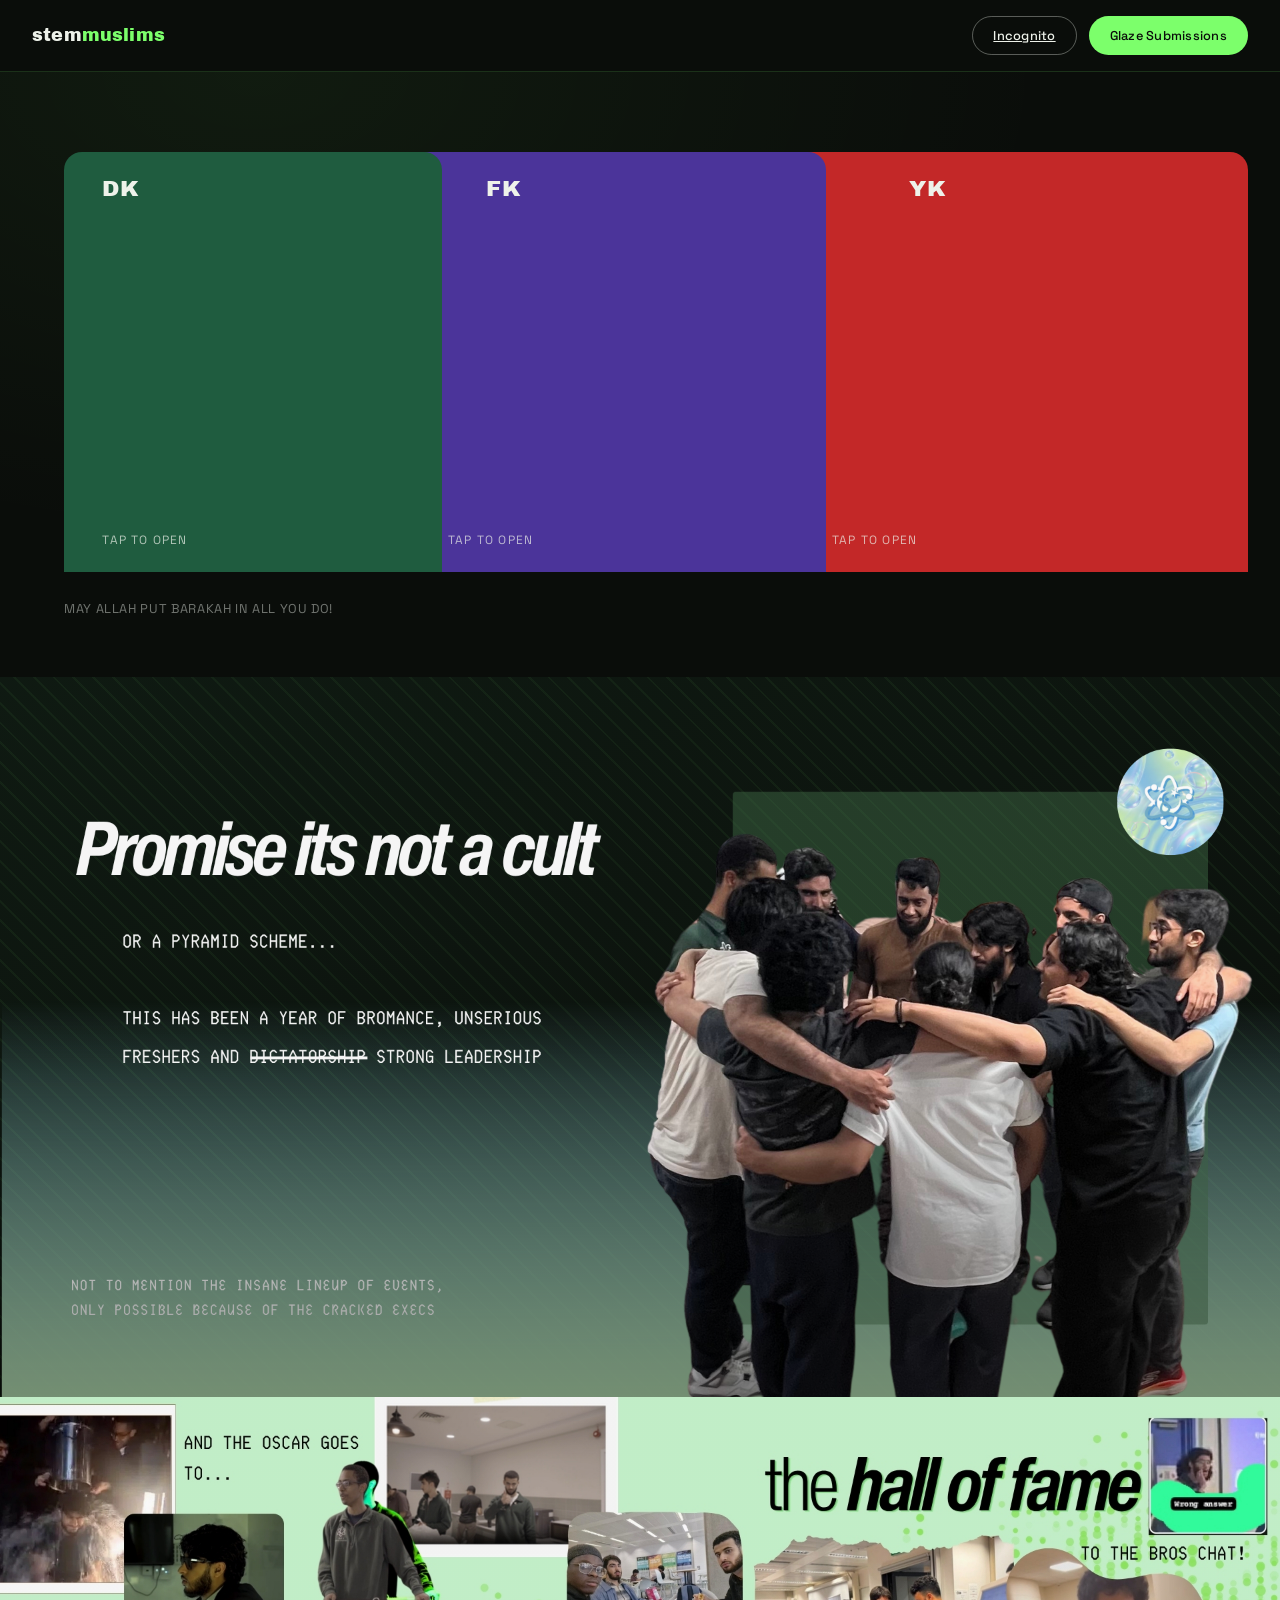
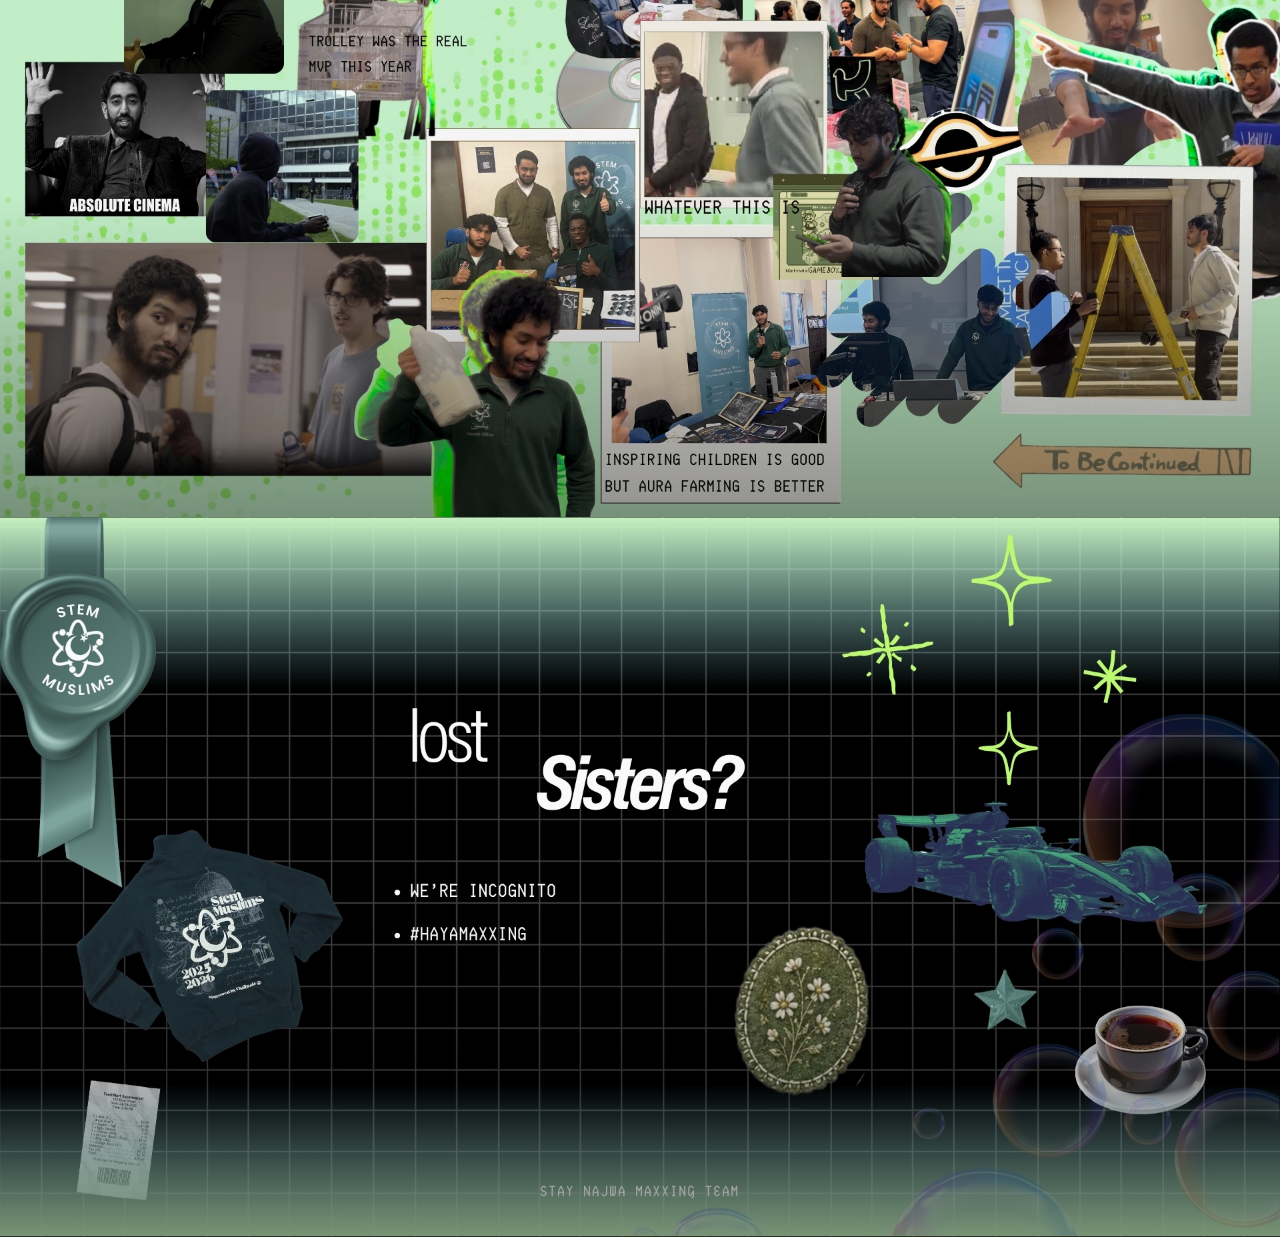
==== index.html @ b3f4a1d9 "Change tab links to point to dawud.html, faris.html, and yasin.html Updated tab links to point to sp" ====
<!DOCTYPE html>
<html lang="en">
<head>
<meta charset="UTF-8">
<meta name="viewport" content="width=device-width, initial-scale=1.0">
<title>STEM Muslims</title>
<link rel="stylesheet" href="style.css">
</head>
<body>

  <header class="banner">
    <div class="logo">stem<span>muslims</span></div>
    <div class="banner-buttons">
      <a href="incognito.html" class="chip-btn ghost">Incognito</a>
      <button class="chip-btn primary">Glaze Submissions</button>
    </div>
  </header>

  <section class="hero">
    <div class="folder-stack">
      <a class="tab tab-dk" href="dawud.html">
        <span class="tab-label">DK</span>
        <span class="tab-caption">tap to open</span>
      </a>
      <a class="tab tab-fk" href="faris.html">
        <span class="tab-label">FK</span>
        <span class="tab-caption">tap to open</span>
      </a>
      <a class="tab tab-yk" href="yasin.html">
        <span class="tab-label">YK</span>
        <span class="tab-caption">tap to open</span>
      </a>
    </div>
    <div class="hero-note"> May Allah put barakah in all you do! </div>
  </section>


    <section class="section">
      <img src="images/section-1.png" alt="">
    </section>

    <section class="section">
      <img src="images/hall-of-fame.jpg" alt="">
    </section>

    <section class="section">
      <img src="images/lost-sisters.jpg" alt="">
    </section>
  </div>

</body>
</html>
---- style.css ----
@import url('https://fonts.googleapis.com/css2?family=Archivo+Black&family=Space+Grotesk:wght@400;500;600&display=swap');

:root{
  --black:#0a0d0a;
  --deep:#0f1a12;
  --green-1:#1f5c3f;   /* DK */
  --green-2:#4b349a;   /* FK */
  --green-3:#c32828;   /* YK */
  --neon:#7CFF6B;
  --bone:#eef2ea;
  --purple-1:#a25da3; /*MQ*/
  --purple-2:#4e2171; /*SI*/
  --purple:#704471;
}

*{margin:0;padding:0;box-sizing:border-box;}

html,body{
  background:var(--black);
  font-family:'Space Grotesk',sans-serif;
  color:var(--bone);
}

/* ---------- BANNER ---------- */
.banner{
  position:sticky;
  top:0;
  z-index:80;
  height:72px;
  display:flex;
  align-items:center;
  justify-content:space-between;
  padding:0 32px;
  background:var(--black);
  border-bottom:1px solid rgba(124,255,107,0.15);
}

.banner .logo{
  font-family:'Archivo Black',sans-serif;
  font-size:1.1rem;
  letter-spacing:0.01em;
  color:var(--bone);
}
.banner .logo span{ color:var(--neon); }

.banner-buttons{ display:flex; gap:12px; }

.chip-btn{
  font-family:'Space Grotesk',sans-serif;
  font-size:0.8rem;
  font-weight:500;
  letter-spacing:0.02em;
  padding:10px 20px;
  border-radius:999px;
  border:1px solid transparent;
  cursor:pointer;
  transition:all 0.2s ease;
}
.chip-btn.primary{ background:var(--neon); color:var(--black); }
.chip-btn.sister{background:var(--purple); color:var(--black);}
.chip-btn.primary:hover{ background:var(--bone); }
.chip-btn.ghost{ background:transparent; color:var(--bone); border-color:rgba(238,242,234,0.35); }
.chip-btn.ghost:hover{ border-color:var(--neon); color:var(--neon); }

/* ---------- HERO: FOLDER TABS ---------- */
.hero{
  position:relative;
  padding:80px 5vw 60px;
  background:
    radial-gradient(ellipse at 20% 0%, rgba(124,255,107,0.06), transparent 55%),
    var(--black);
  overflow:hidden;
}

.folder-stack{
  position:relative;
  height:38vw;
  max-height:420px;
  min-height:260px;
  width:100%;
  display:flex;
}

.tab{
  position:relative;
  flex:1;
  display:flex;
  align-items:flex-start;
  justify-content:flex-start;
  padding:24px 3vw;
  cursor:pointer;
  text-decoration:none;
  color:var(--bone);
  transition:transform 0.25s ease, filter 0.25s ease;
  border-top-left-radius:18px;
  border-top-right-radius:18px;
  font-family:'Archivo Black',sans-serif;
  font-size:clamp(1rem, 2vw, 1.4rem);
  letter-spacing:0.04em;
}

.tab:hover{ transform:translateY(-10px); filter:brightness(1.15); }

.tab-dk{ background:var(--green-1); z-index:3; margin-right:-2.5vw; }
.tab-fk{ background:var(--green-2); z-index:2; margin-right:-2.5vw; padding-left:6vw; }
.tab-yk{ background:var(--green-3); z-index:1; margin-right:-2.5vw; padding-left:9vw; }
.tab-mq{ background:var(--purple-1); z-index:2; margin-right:-2.5vw; }
.tab-sq{ background:var(--purple-2); z-index:1; padding-left:6vw; }

.tab-label{
  position:relative;
  z-index:5;
}

.tab-caption{
  position:absolute;
  bottom:24px;
  left:3vw;
  font-family:'Space Grotesk',sans-serif;
  font-weight:400;
  font-size:0.75rem;
  letter-spacing:0.1em;
  text-transform:uppercase;
  opacity:0.7;
}

.hero-note{
  margin-top:28px;
  font-size:0.8rem;
  letter-spacing:0.05em;
  text-transform:uppercase;
  color:rgba(238,242,234,0.45);
}

/* ---------- IMAGE SECTIONS ---------- */
.sections-row{
  display:flex;
  flex-direction:column;
  width:100%;
}

.section{
  position:relative;
  width:100%;
  display:block;
  line-height:0;

  /* fallback pattern shows through while an image is missing/broken */
  background-image:
    repeating-linear-gradient(45deg, rgba(124,255,107,0.05) 0 2px, transparent 2px 14px),
    linear-gradient(160deg, var(--deep), var(--black));
}

.who-is-it-btn{
  font-family:'Space Grotesk',sans-serif;
  color:white;
  position:absolute;
  top:150px;
  right:150px;
  z-index:3;
}

.someones-here{
  color:white;
  font-family:'Space Grotesk',sans-serif;
  position:absolute;
  top:150px;
  right:150px;
  z-index:3;
  text-transform:uppercase;
}

.section:first-child{ border-top:none; }

.section img{
  display:block;
  width:100%;
  height:auto;   /* section flexes to match each image's natural aspect ratio */
}

.section::after{
  content:"";
  position:absolute;
  inset:0;
  background:linear-gradient(to top, rgba(0,0,0,0.4) 0%, rgba(0,0,0,0.02) 45%);
  pointer-events:none;
}

/* ---------- SECTION 01: text + photo ---------- */
.section-01{
  display:grid;
  grid-template-columns:1fr 1fr;
  align-items:center;
  gap:4vw;
  padding:64px 5vw;
  background:linear-gradient(160deg, var(--black) 0%, var(--black) 40%, #2b4a34 78%, #a9c9ab 100%);
  min-height:520px;
}

.section-01::after{ display:none; }

.section-copy{
  display:flex;
  flex-direction:column;
  gap:22px;
  justify-content:center;
  height:100%;
}

.section-heading{
  font-family:'Archivo Black',sans-serif;
  font-style:italic;
  font-size:clamp(1.8rem, 4vw, 3rem);
  line-height:1.05;
  max-width:520px;
}

.section-sub{
  font-family:'Space Grotesk',monospace;
  font-size:0.75rem;
  letter-spacing:0.08em;
  text-transform:uppercase;
  color:var(--bone);
  opacity:0.8;
}

.section-body{
  font-family:'Space Grotesk',monospace;
  font-size:0.78rem;
  letter-spacing:0.04em;
  text-transform:uppercase;
  line-height:1.7;
  max-width:420px;
  color:var(--bone);
}

.section-body .strike{
  text-decoration:line-through;
  opacity:0.55;
}

.section-footnote{
  margin-top:auto;
  padding-top:32px;
  font-family:'Space Grotesk',monospace;
  font-size:0.68rem;
  letter-spacing:0.06em;
  text-transform:uppercase;
  color:rgba(238,242,234,0.6);
  line-height:1.6;
}

.section-photo{
  position:relative;
}

.section-photo::before{
  content:"";
  position:absolute;
  top:-6%;
  right:-6%;
  width:88%;
  height:100%;
  background:rgba(76,120,90,0.55);
  z-index:0;
}

.section-photo img{
  position:relative;
  z-index:1;
  width:92%;
  margin-left:8%;
}

.badge{
  position:absolute;
  top:-8%;
  right:-2%;
  width:76px;
  height:76px;
  border-radius:50%;
  overflow:hidden;
  z-index:2;
  box-shadow:0 0 0 4px var(--black);
}

.badge img{
  width:100%;
  height:100%;
  object-fit:cover;
}

@media (max-width:900px){
  .section-01{
    grid-template-columns:1fr;
    padding:48px 6vw;
  }
  .section-photo{ order:-1; margin-bottom:32px; }
}

@media (max-width:640px){
  .banner{padding:0 16px;}
  .chip-btn{padding:8px 14px;font-size:0.72rem;}
  .hero{padding:48px 5vw 40px;}
  .folder-stack{flex-direction:column; height:auto;}
  .tab{
    border-radius:14px;
    margin:0 0 12px 0 !important;
    padding:20px 20px !important;
    min-height:90px;
  }
}
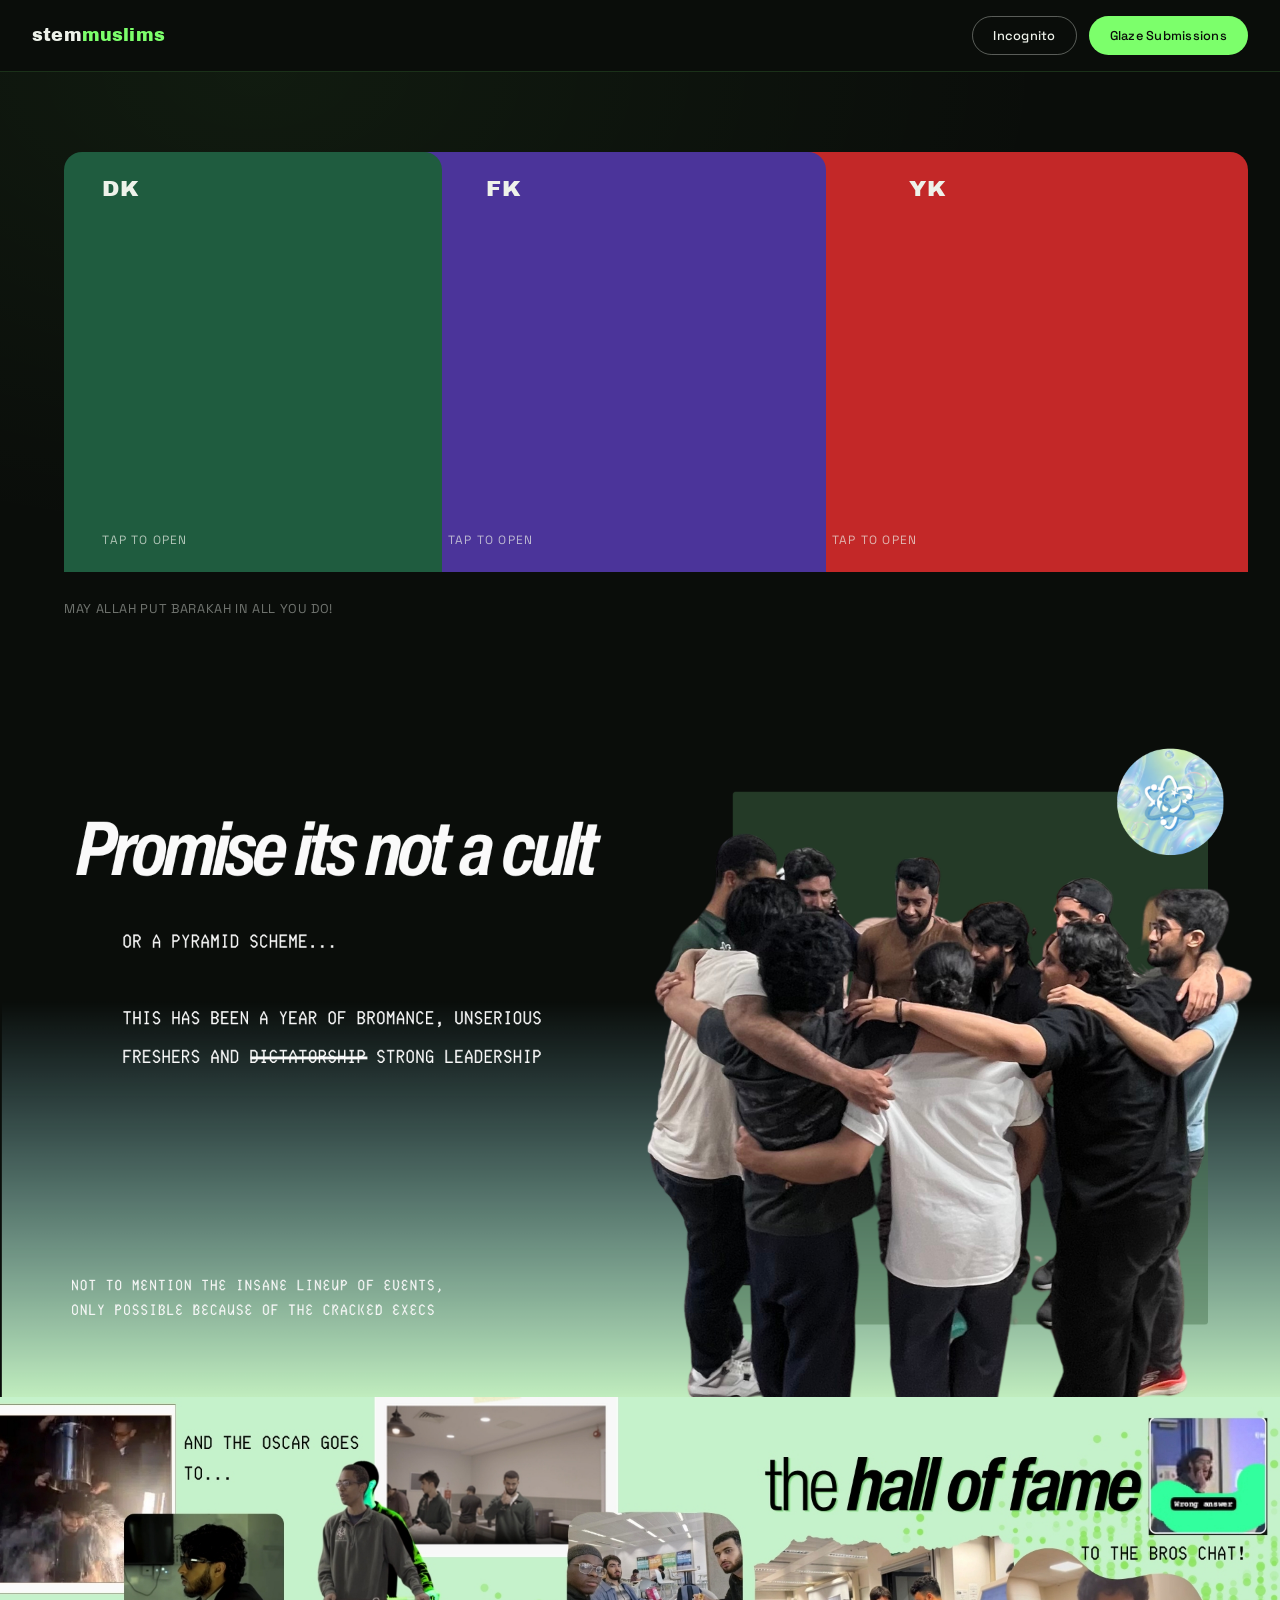
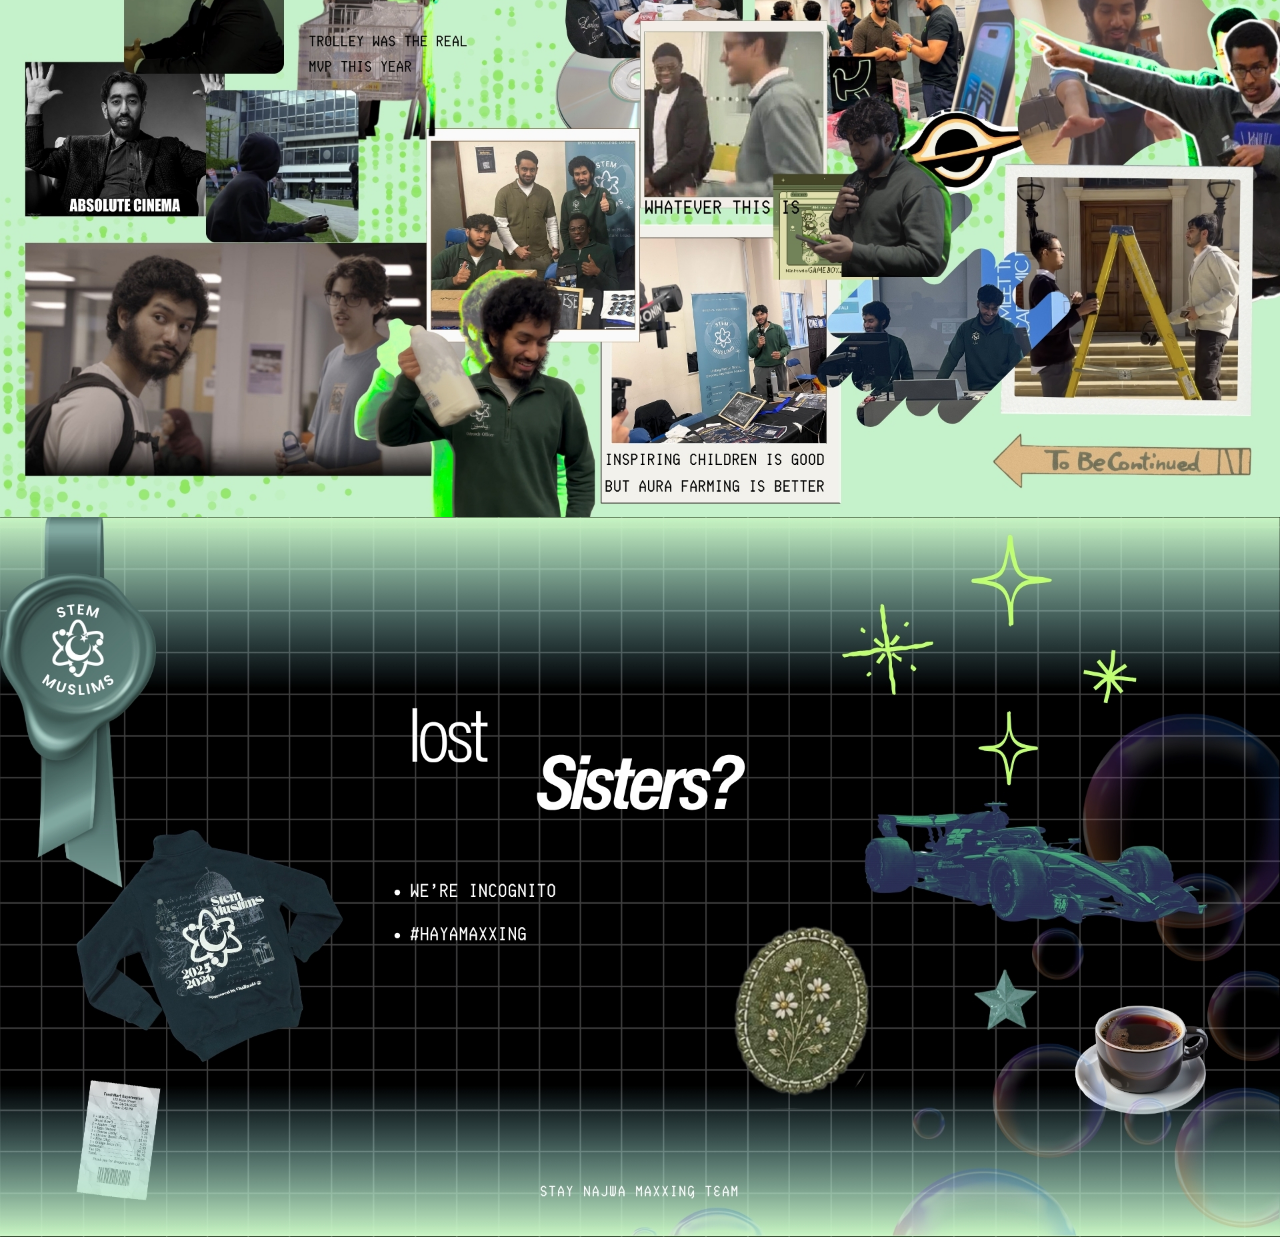
==== commit 9ba3f06d: "Added glaze section + glaze submissions" ====
--- a/index.html
+++ b/index.html
@@ -12,7 +12,7 @@
     <div class="logo">stem<span>muslims</span></div>
     <div class="banner-buttons">
       <a href="incognito.html" class="chip-btn ghost">Incognito</a>
-      <button class="chip-btn primary">Glaze Submissions</button>
+      <a href="submit.html" class="chip-btn primary">Glaze Submissions</a>
     </div>
   </header>
 
--- a/style.css
+++ b/style.css
@@ -21,6 +21,11 @@
   color:var(--bone);
 }
 
+a {
+  text-decoration: none;
+  color: inherit;
+}
+
 /* ---------- BANNER ---------- */
 .banner{
   position:sticky;
@@ -57,7 +62,7 @@
   transition:all 0.2s ease;
 }
 .chip-btn.primary{ background:var(--neon); color:var(--black); }
-.chip-btn.sister{background:var(--purple); color:var(--black);}
+.chip-btn.sister{background:var(--purple); color:var(--white);}
 .chip-btn.primary:hover{ background:var(--bone); }
 .chip-btn.ghost{ background:transparent; color:var(--bone); border-color:rgba(238,242,234,0.35); }
 .chip-btn.ghost:hover{ border-color:var(--neon); color:var(--neon); }
@@ -144,11 +149,6 @@
   width:100%;
   display:block;
   line-height:0;
-
-  /* fallback pattern shows through while an image is missing/broken */
-  background-image:
-    repeating-linear-gradient(45deg, rgba(124,255,107,0.05) 0 2px, transparent 2px 14px),
-    linear-gradient(160deg, var(--deep), var(--black));
 }
 
 .who-is-it-btn{
@@ -182,7 +182,6 @@
   content:"";
   position:absolute;
   inset:0;
-  background:linear-gradient(to top, rgba(0,0,0,0.4) 0%, rgba(0,0,0,0.02) 45%);
   pointer-events:none;
 }
 
@@ -310,3 +309,63 @@
     min-height:90px;
   }
 }
+
+.board {
+  padding-bottom: 50px;
+}
+
+.board-top{
+  min-height: 100vh;
+  padding: 80px 24px;
+  box-sizing: border-box;
+
+  /* static background — doesn't move or change with scroll */
+  background-image: url("images/glaze_top_bg.png");
+  background-repeat: no-repeat;
+  background-position: center top;
+  background-size: cover;
+
+  color: white;
+  text-align: center;
+  font-family: sans-serif;
+}
+
+
+#my-cards{
+  width: min(1100px, 100%);
+  margin: 0 auto;
+  display: grid;
+  gap: 28px;
+  background-image: url("images/written_glaze/girlies/glaze_bg.png");
+  background-repeat: repeat-y;
+  padding: 40px 24px;
+}
+.person-block{
+  display: grid;
+  gap: 16px;
+}
+.person-cards{
+  display: flex;
+  flex-wrap: wrap;
+  gap: 20px;
+  align-items: flex-start;
+  margin: 10px;
+}
+.empty-note{
+  margin: 0;
+  opacity: 0.85;
+}
+
+.person-block .name-tag{
+  justify-self: center;
+}
+
+
+.chip-btn.sister-submit{
+  margin-top: 40px;
+  display: block;
+  justify-self: right;
+  background: var(--purple);
+  color: white;
+  margin-right: 24px;
+}
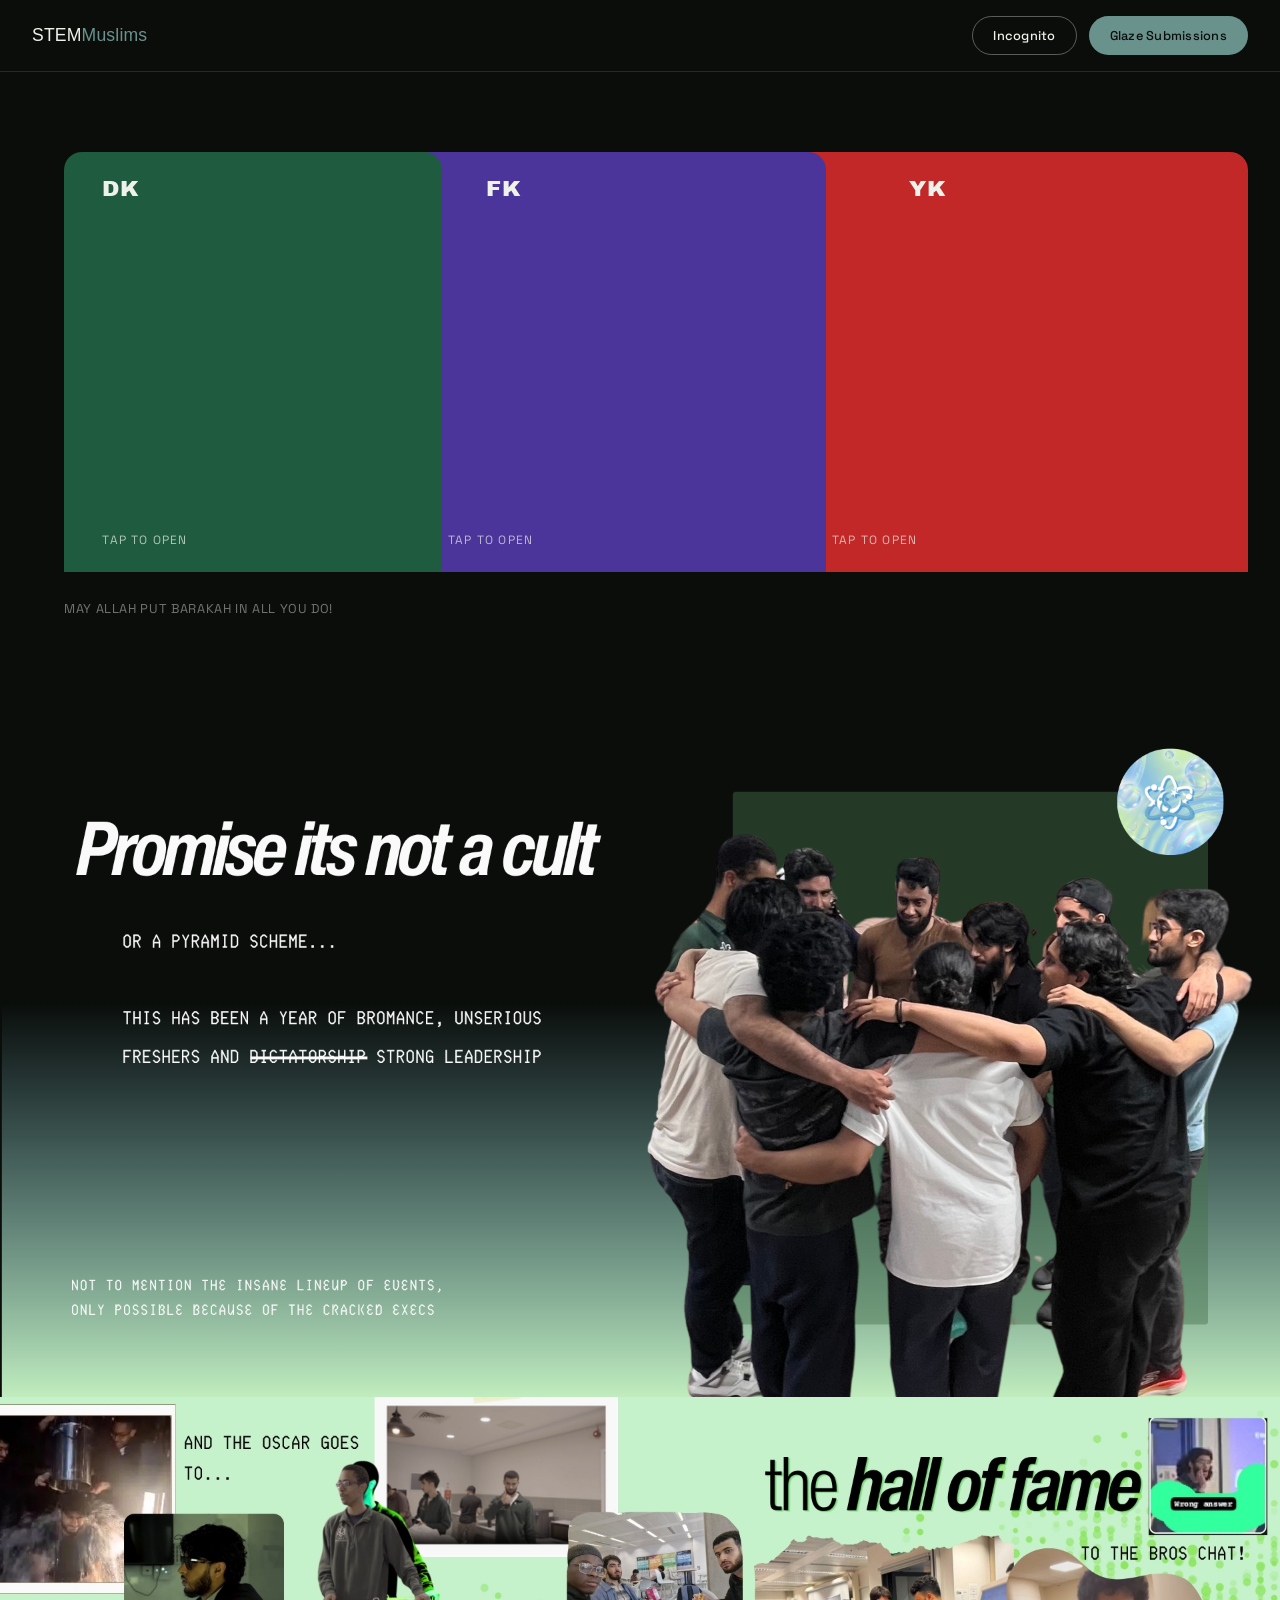
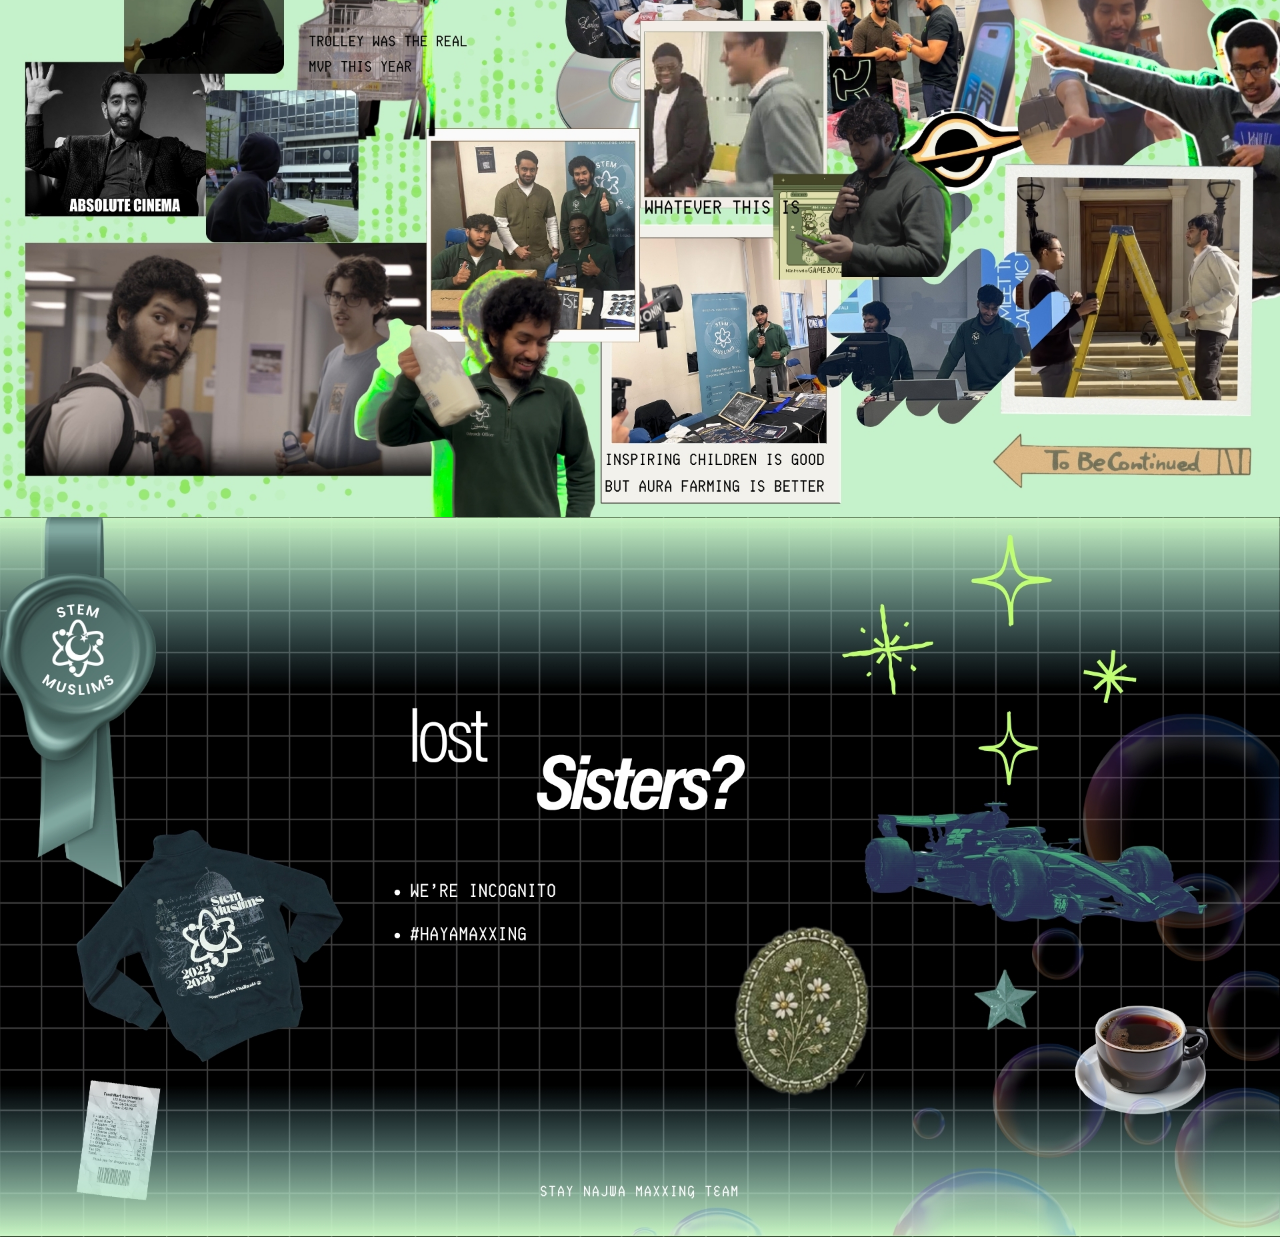
==== commit b65445e4: "Update logo text to uppercase" ====
--- a/index.html
+++ b/index.html
@@ -9,7 +9,7 @@
 <body>
 
   <header class="banner">
-    <div class="logo">stem<span>muslims</span></div>
+    <div class="logo">STEM<span>Muslims</span></div>
     <div class="banner-buttons">
       <a href="incognito.html" class="chip-btn ghost">Incognito</a>
       <a href="submit.html" class="chip-btn primary">Glaze Submissions</a>
--- a/style.css
+++ b/style.css
@@ -6,7 +6,7 @@
   --green-1:#1f5c3f;   /* DK */
   --green-2:#4b349a;   /* FK */
   --green-3:#c32828;   /* YK */
-  --neon:#7CFF6B;
+  --neon:#6a928d;
   --bone:#eef2ea;
   --purple-1:#a25da3; /*MQ*/
   --purple-2:#4e2171; /*SI*/
@@ -39,9 +39,21 @@
   background:var(--black);
   border-bottom:1px solid rgba(124,255,107,0.15);
 }
+.sistersbanner{
+  position:sticky;
+  top:0;
+  z-index:80;
+  height:72px;
+  display:flex;
+  align-items:center;
+  justify-content:space-between;
+  padding:0 32px;
+  background: var(#3f203d);
+  border-bottom:1px solid rgba(124,255,107,0.15);
+}
 
 .banner .logo{
-  font-family:'Archivo Black',sans-serif;
+  font-family:'Poppins',sans-serif;
   font-size:1.1rem;
   letter-spacing:0.01em;
   color:var(--bone);
@@ -72,8 +84,14 @@
   position:relative;
   padding:80px 5vw 60px;
   background:
-    radial-gradient(ellipse at 20% 0%, rgba(124,255,107,0.06), transparent 55%),
     var(--black);
+  overflow:hidden;
+}
+.sisters-hero{
+  position:relative;
+  padding:80px 5vw 60px;
+  background:
+    var(#f0e1f1);
   overflow:hidden;
 }
 
@@ -192,7 +210,6 @@
   align-items:center;
   gap:4vw;
   padding:64px 5vw;
-  background:linear-gradient(160deg, var(--black) 0%, var(--black) 40%, #2b4a34 78%, #a9c9ab 100%);
   min-height:520px;
 }
 
@@ -233,10 +250,6 @@
   color:var(--bone);
 }
 
-.section-body .strike{
-  text-decoration:line-through;
-  opacity:0.55;
-}
 
 .section-footnote{
   margin-top:auto;
@@ -245,7 +258,6 @@
   font-size:0.68rem;
   letter-spacing:0.06em;
   text-transform:uppercase;
-  color:rgba(238,242,234,0.6);
   line-height:1.6;
 }
 
@@ -260,7 +272,6 @@
   right:-6%;
   width:88%;
   height:100%;
-  background:rgba(76,120,90,0.55);
   z-index:0;
 }
 
@@ -368,4 +379,4 @@
   background: var(--purple);
   color: white;
   margin-right: 24px;
-}+}
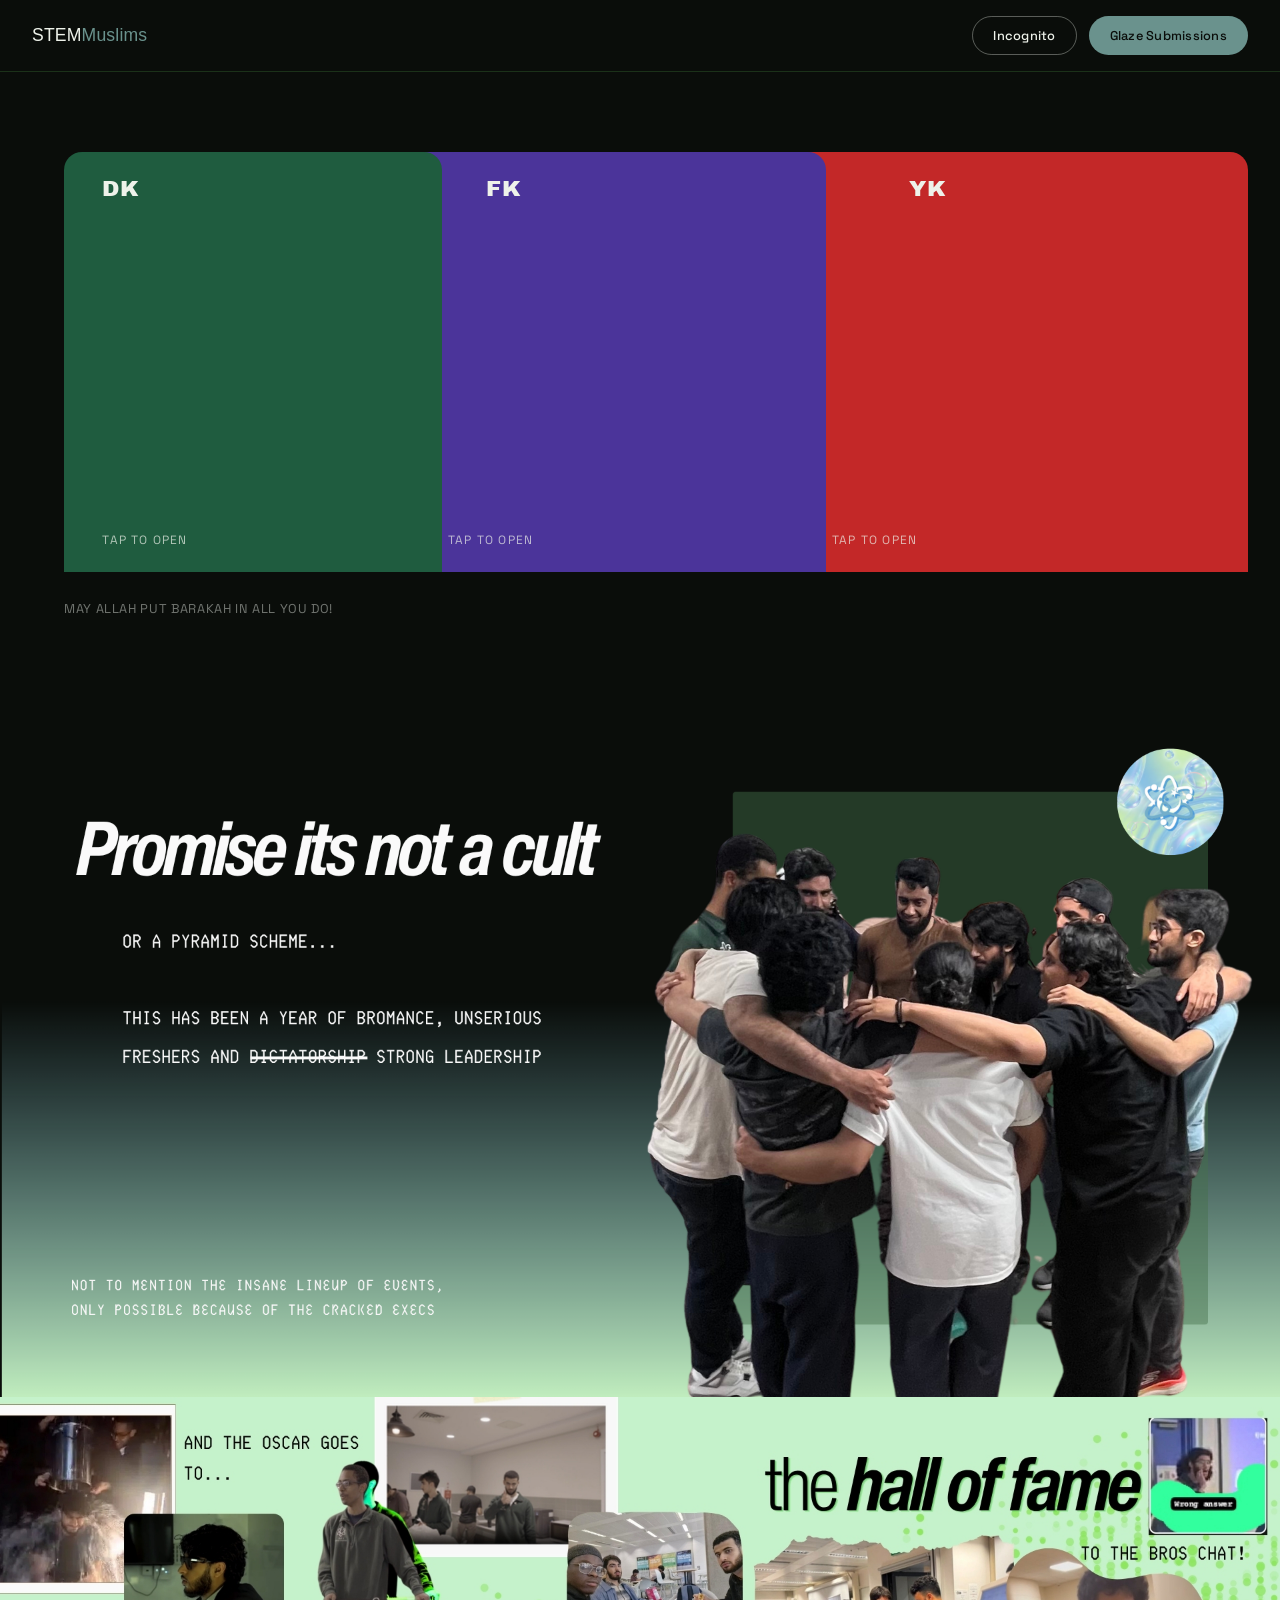
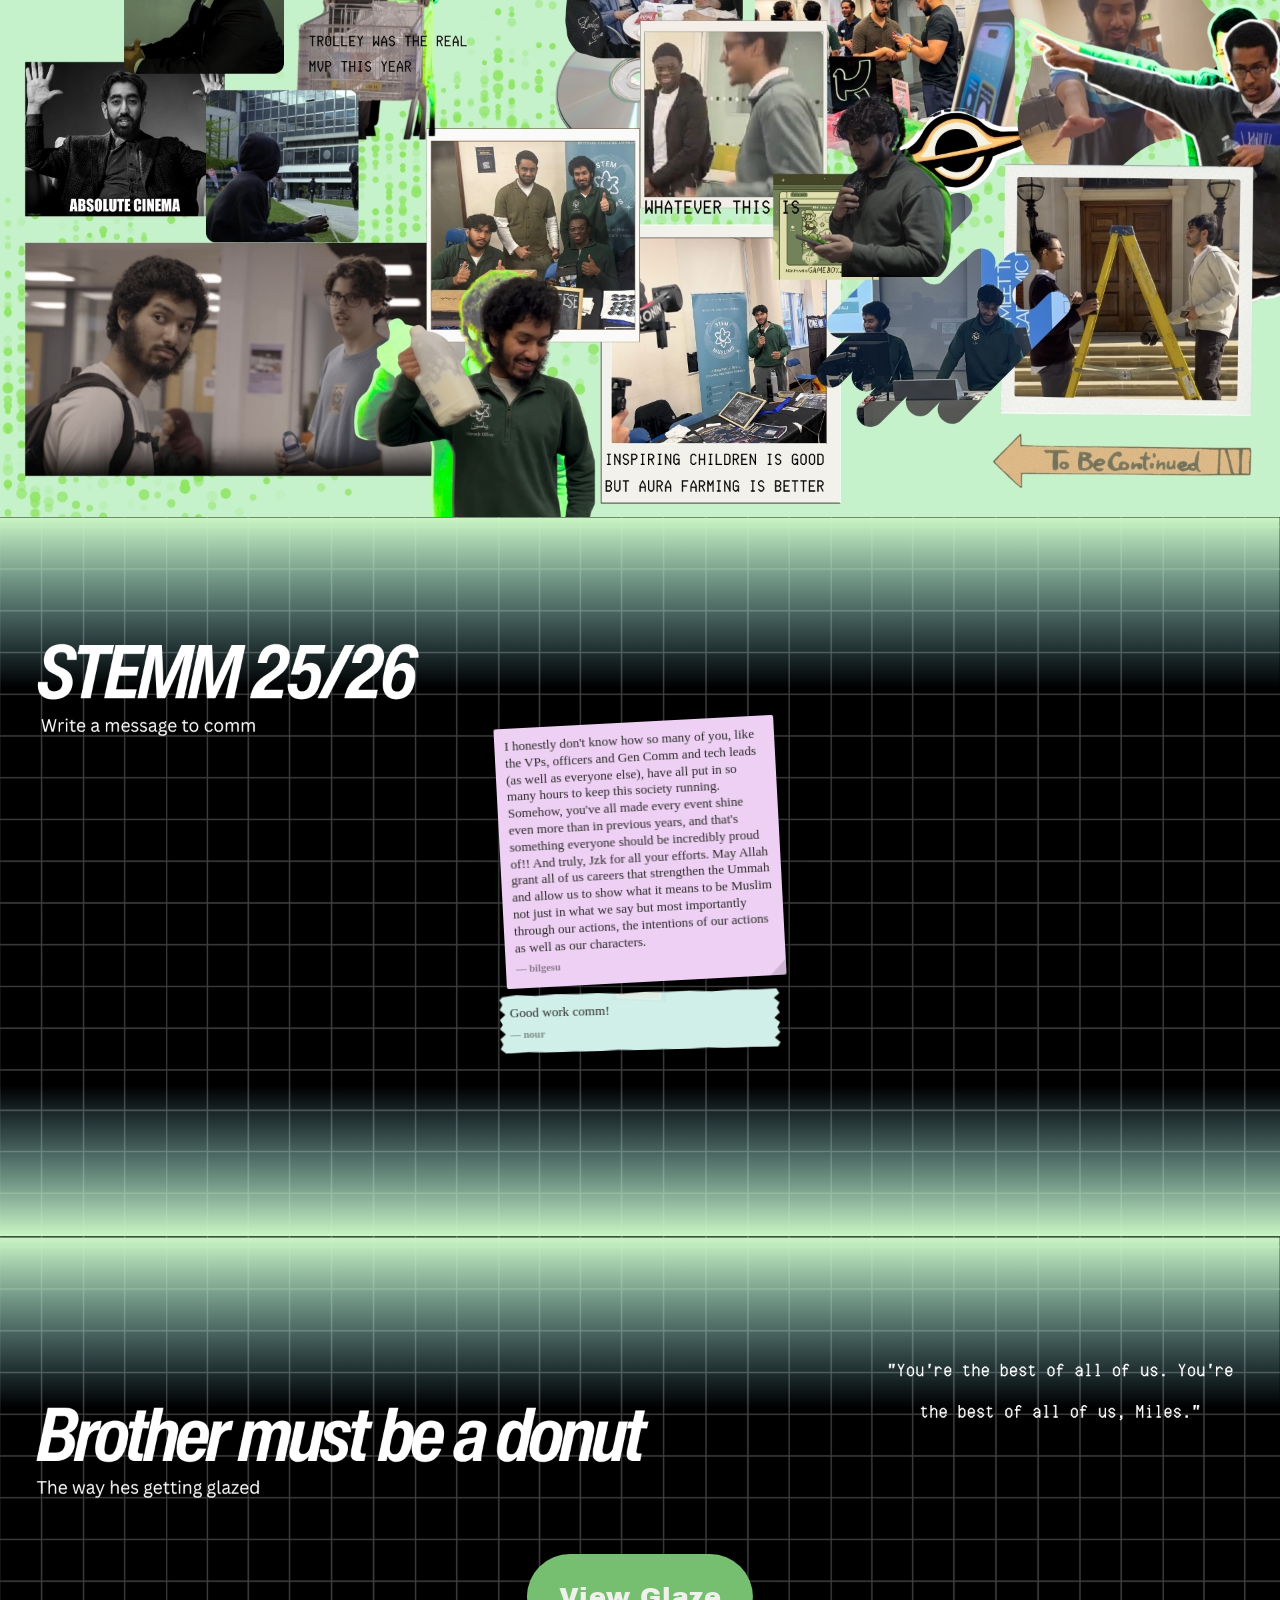
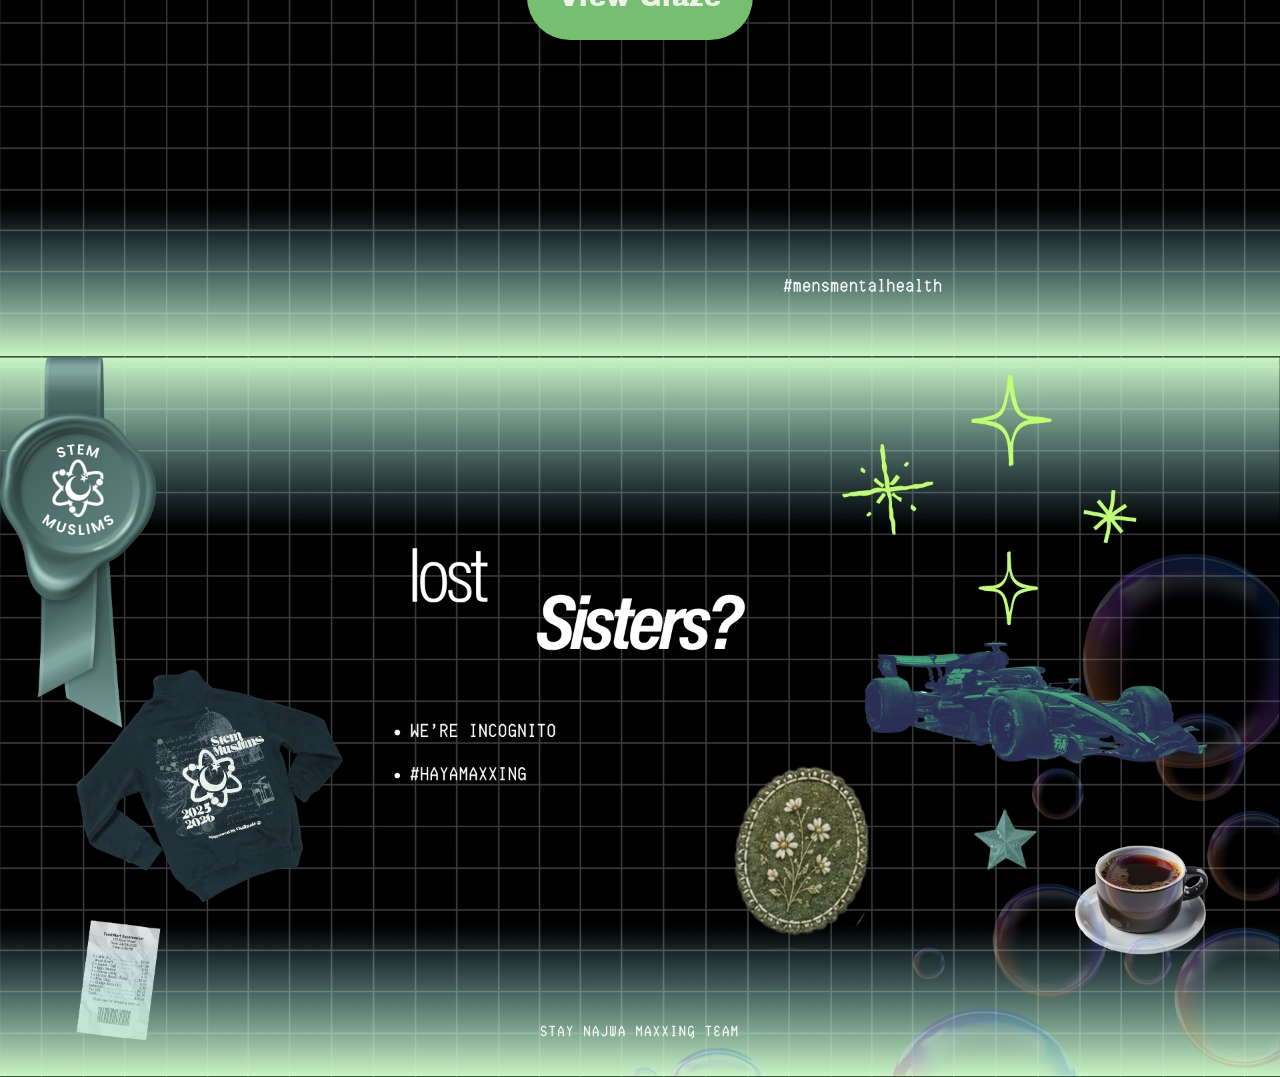
==== commit 22faa7c0: "small changes" ====
--- a/index.html
+++ b/index.html
@@ -9,9 +9,9 @@
 <body>
 
   <header class="banner">
-    <div class="logo">STEM<span>Muslims</span></div>
+    <a href="/"><div class="logo">STEM<span>Muslims</span></div></a>
     <div class="banner-buttons">
-      <a href="incognito.html" class="chip-btn ghost">Incognito</a>
+      <a href="sisters.html" class="chip-btn ghost">Incognito</a>
       <a href="submit.html" class="chip-btn primary">Glaze Submissions</a>
     </div>
   </header>
@@ -43,10 +43,182 @@
       <img src="images/hall-of-fame.jpg" alt="">
     </section>
 
+    <section class="section section-general">
+      <img src="images/general_bg.png" alt="">
+      <div id="general-cards"></div>
+    </section>
+
+    <section class="section section-donut">
+      <img src="images/donut.png" alt="">
+      <a href="glaze.html"><button class="donut-submit-btn" type="button">View Glaze</button></a>
+    </section>
+
     <section class="section">
       <img src="images/lost-sisters.jpg" alt="">
     </section>
   </div>
 
+  <div id="general-lightbox" class="general-lightbox" aria-hidden="true">
+    <div class="general-lightbox-backdrop" data-close="1"></div>
+    <article class="general-lightbox-card" role="dialog" aria-modal="true" aria-label="General note focus view">
+      <button type="button" class="general-lightbox-close" aria-label="Close focus view" data-close="1">x</button>
+      <p id="general-lightbox-from" class="general-lightbox-from"></p>
+      <p id="general-lightbox-text" class="general-lightbox-text"></p>
+      <img id="general-lightbox-image" class="general-lightbox-image" alt="Focused note image">
+    </article>
+  </div>
+
+  <script src="appreciationwall.js"></script>
+  <script>
+    const generalContainer = document.getElementById("general-cards");
+    const generalLightbox = document.getElementById("general-lightbox");
+    const generalLightboxFrom = document.getElementById("general-lightbox-from");
+    const generalLightboxText = document.getElementById("general-lightbox-text");
+    const generalLightboxImage = document.getElementById("general-lightbox-image");
+
+    function normalizeGeneralMessages(rawMessages) {
+      return (Array.isArray(rawMessages) ? rawMessages : [])
+        .map((value) => {
+          if (typeof value === "string") {
+            const text = value.trim();
+            return text ? { text, from: "" } : null;
+          }
+
+          if (value && typeof value === "object") {
+            const text = String(value.text || value.message || "").trim();
+            if (!text) return null;
+            return {
+              text,
+              from: String(value.from || "").trim()
+            };
+          }
+
+          return null;
+        })
+        .filter(Boolean);
+    }
+
+    function buildGeneralPeopleColumns(messages, columns) {
+      const safeColumns = Math.max(1, Number(columns) || 1);
+      const buckets = Array.from({ length: safeColumns }, () => []);
+
+      messages.forEach((message, index) => {
+        buckets[index % safeColumns].push(message);
+      });
+
+      return buckets.map((bucket, index) => ({
+        person: `general-${index + 1}`,
+        group: "general",
+        assets: [],
+        messages: bucket
+      }));
+    }
+
+    async function renderGeneralSection() {
+      if (!generalContainer) return;
+      generalContainer.textContent = "Loading submissions...";
+
+      try {
+        const response = await fetch("images/written_glaze/general/messages.json", { cache: "no-store" });
+        if (!response.ok) throw new Error(`HTTP ${response.status}`);
+
+        const rawMessages = await response.json();
+        const normalizedMessages = normalizeGeneralMessages(rawMessages);
+        const preferredColumns = normalizedMessages.length > 10
+          ? 3
+          : normalizedMessages.length > 4
+            ? 2
+            : 1;
+        const people = buildGeneralPeopleColumns(normalizedMessages, preferredColumns);
+
+        AppreciationWall.renderWall(generalContainer, people, {
+          title: "",
+          subtitle: "",
+          columns: preferredColumns,
+          defaultNoteColors: ["#f5f5dc", "#f0d2f6", "#d3f2eb"],
+          personFavoriteColors: {}
+        });
+        enableGeneralFocusView();
+      } catch (_) {
+        generalContainer.innerHTML = "";
+        const fallback = document.createElement("p");
+        fallback.className = "empty-note";
+        fallback.textContent = "Could not load general messages.";
+        generalContainer.appendChild(fallback);
+      }
+    }
+
+    function openGeneralFocus(payload) {
+      if (!generalLightbox) return;
+
+      const fromText = payload && payload.from ? String(payload.from).trim() : "";
+      const messageText = payload && payload.text ? String(payload.text).trim() : "";
+      const imageSrc = payload && payload.imageSrc ? String(payload.imageSrc).trim() : "";
+
+      generalLightboxFrom.textContent = fromText ? `from ${fromText}` : "";
+      generalLightboxFrom.style.display = fromText ? "block" : "none";
+
+      generalLightboxText.textContent = messageText;
+      generalLightboxText.style.display = messageText ? "block" : "none";
+
+      if (imageSrc) {
+        generalLightboxImage.src = imageSrc;
+        generalLightboxImage.style.display = "block";
+      } else {
+        generalLightboxImage.removeAttribute("src");
+        generalLightboxImage.style.display = "none";
+      }
+
+      generalLightbox.classList.add("open");
+      generalLightbox.setAttribute("aria-hidden", "false");
+      document.body.style.overflow = "hidden";
+    }
+
+    function closeGeneralFocus() {
+      if (!generalLightbox) return;
+      generalLightbox.classList.remove("open");
+      generalLightbox.setAttribute("aria-hidden", "true");
+      document.body.style.overflow = "";
+    }
+
+    function enableGeneralFocusView() {
+      if (!generalContainer || !generalLightbox) return;
+
+      generalContainer.querySelectorAll(".aw-note-wrap").forEach((wrap) => {
+        wrap.style.cursor = "pointer";
+        wrap.addEventListener("click", () => {
+          const assetImage = wrap.querySelector(".aw-asset-frame img");
+          if (assetImage) {
+            openGeneralFocus({ imageSrc: assetImage.src });
+            return;
+          }
+
+          const textNode = wrap.querySelector(".aw-note > div:not(.aw-fold):not(.aw-tape)");
+          const fromNode = wrap.querySelector(".aw-note-from");
+          openGeneralFocus({
+            text: textNode ? textNode.textContent : "",
+            from: fromNode ? fromNode.textContent.replace(/^\s*[—-]\s*/, "") : ""
+          });
+        });
+      });
+    }
+
+    if (generalLightbox) {
+      generalLightbox.addEventListener("click", (event) => {
+        const target = event.target;
+        if (target && target.closest("[data-close='1']")) {
+          closeGeneralFocus();
+        }
+      });
+
+      window.addEventListener("keydown", (event) => {
+        if (event.key === "Escape" && generalLightbox.classList.contains("open")) {
+          closeGeneralFocus();
+        }
+      });
+    }
+
+    renderGeneralSection();
+  </script>
 </body>
 </html>
--- a/style.css
+++ b/style.css
@@ -203,6 +203,171 @@
   pointer-events:none;
 }
 
+.section-general{
+  line-height: normal;
+}
+
+#general-cards{
+  position: absolute;
+  inset: 0;
+  z-index: 2;
+  width: min(1100px, 100%);
+  margin: 0 auto;
+  left: 0;
+  right: 0;
+  height: 100%;
+  overflow: hidden;
+  padding: clamp(140px, 15vw, 210px) clamp(12px, 2.5vw, 24px) clamp(16px, 2.5vw, 28px);
+  display: flex;
+  align-items: stretch;
+}
+
+#general-cards .aw-board{
+  width: 100%;
+  max-height: 100%;
+  overflow-y: auto;
+  overflow-x: hidden;
+  padding: 0.8rem 0.75rem 1rem;
+}
+
+#general-cards .aw-column{
+  gap: 10px;
+}
+
+#general-cards .aw-name{
+  display: none;
+}
+
+#general-cards .aw-heading{
+  display: none;
+}
+
+#general-cards .aw-note-wrap{
+  width: min(280px, 95%);
+}
+
+#general-cards .aw-note{
+  min-height: 58px;
+  padding: 10px 10px 12px;
+  font-size: 0.82rem;
+  line-height: 1.28;
+}
+
+#general-cards .aw-note-from{
+  font-size: 0.66rem;
+  margin-top: 6px;
+}
+
+#general-cards .aw-asset-frame img{
+  max-height: 140px;
+  object-fit: contain;
+}
+
+.general-lightbox{
+  position: fixed;
+  inset: 0;
+  z-index: 140;
+  display: none;
+}
+
+.general-lightbox.open{
+  display: block;
+}
+
+.general-lightbox-backdrop{
+  position: absolute;
+  inset: 0;
+  background: rgba(8, 10, 8, 0.72);
+  backdrop-filter: blur(3px);
+}
+
+.general-lightbox-card{
+  position: relative;
+  width: min(640px, calc(100% - 24px));
+  max-height: calc(100vh - 36px);
+  margin: 18px auto;
+  overflow: auto;
+  border-radius: 10px;
+  padding: 16px 18px 18px;
+  background: #f6f1df;
+  color: #24211a;
+  box-shadow: 0 22px 44px rgba(0, 0, 0, 0.35);
+}
+
+.general-lightbox-close{
+  position: sticky;
+  top: 0;
+  float: right;
+  width: 32px;
+  height: 32px;
+  border: 0;
+  border-radius: 999px;
+  background: rgba(20, 20, 20, 0.9);
+  color: #fff;
+  font: 700 1rem/1 'Space Grotesk', sans-serif;
+  cursor: pointer;
+}
+
+.general-lightbox-from{
+  margin: 0 0 8px;
+  font-family: 'Space Grotesk', sans-serif;
+  font-size: 0.78rem;
+  text-transform: uppercase;
+  letter-spacing: 0.06em;
+  color: rgba(36, 33, 26, 0.72);
+}
+
+.general-lightbox-text{
+  margin: 0;
+  white-space: pre-wrap;
+  line-height: 1.45;
+  font-size: 1rem;
+}
+
+.general-lightbox-image{
+  display: none;
+  width: 100%;
+  height: auto;
+  border-radius: 6px;
+}
+
+.section-donut{
+  position: relative;
+}
+
+.donut-submit-btn{
+  position: absolute;
+  left: 50%;
+  top: 50%;
+  transform: translate(-50%, -50%);
+  min-width: 220px;
+  height: 86px;
+  z-index: 3;
+  border: 0;
+  border-radius: 999px;
+  background: #76bf71;
+  color: var(--white);
+  font-family: 'Archivo Black', sans-serif;
+  font-size: clamp(1.1rem, 2.8vw, 1.6rem);
+  letter-spacing: 0.02em;
+  padding: 0.9rem 2rem;
+  cursor: pointer;
+  box-shadow: 0 8px 24px rgba(0, 0, 0, 0.28);
+}
+
+.donut-submit-btn:hover{
+  filter: brightness(1.05);
+}
+
+@media (max-width: 640px){
+  .donut-submit-btn{
+    min-width: 180px;
+    height: 74px;
+    font-size: clamp(1rem, 5vw, 1.25rem);
+    padding: 0.75rem 1.4rem;
+  }
+}
+
 /* ---------- SECTION 01: text + photo ---------- */
 .section-01{
   display:grid;
@@ -326,15 +491,15 @@
 }
 
 .board-top{
-  min-height: 100vh;
-  padding: 80px 24px;
-  box-sizing: border-box;
+  width: min(1100px, 100%);
+  margin: 0 auto;
+  aspect-ratio: 1920 / 1080;
 
   /* static background — doesn't move or change with scroll */
   background-image: url("images/glaze_top_bg.png");
   background-repeat: no-repeat;
-  background-position: center top;
-  background-size: cover;
+  background-position: center;
+  background-size: 100% 100%;
 
   color: white;
   text-align: center;
@@ -343,13 +508,13 @@
 
 
 #my-cards{
-  width: min(1100px, 100%);
+  width: 100%;
   margin: 0 auto;
   display: grid;
   gap: 28px;
   background-image: url("images/written_glaze/girlies/glaze_bg.png");
   background-repeat: repeat-y;
-  padding: 40px 24px;
+  padding: 40px 40px;
 }
 .person-block{
   display: grid;
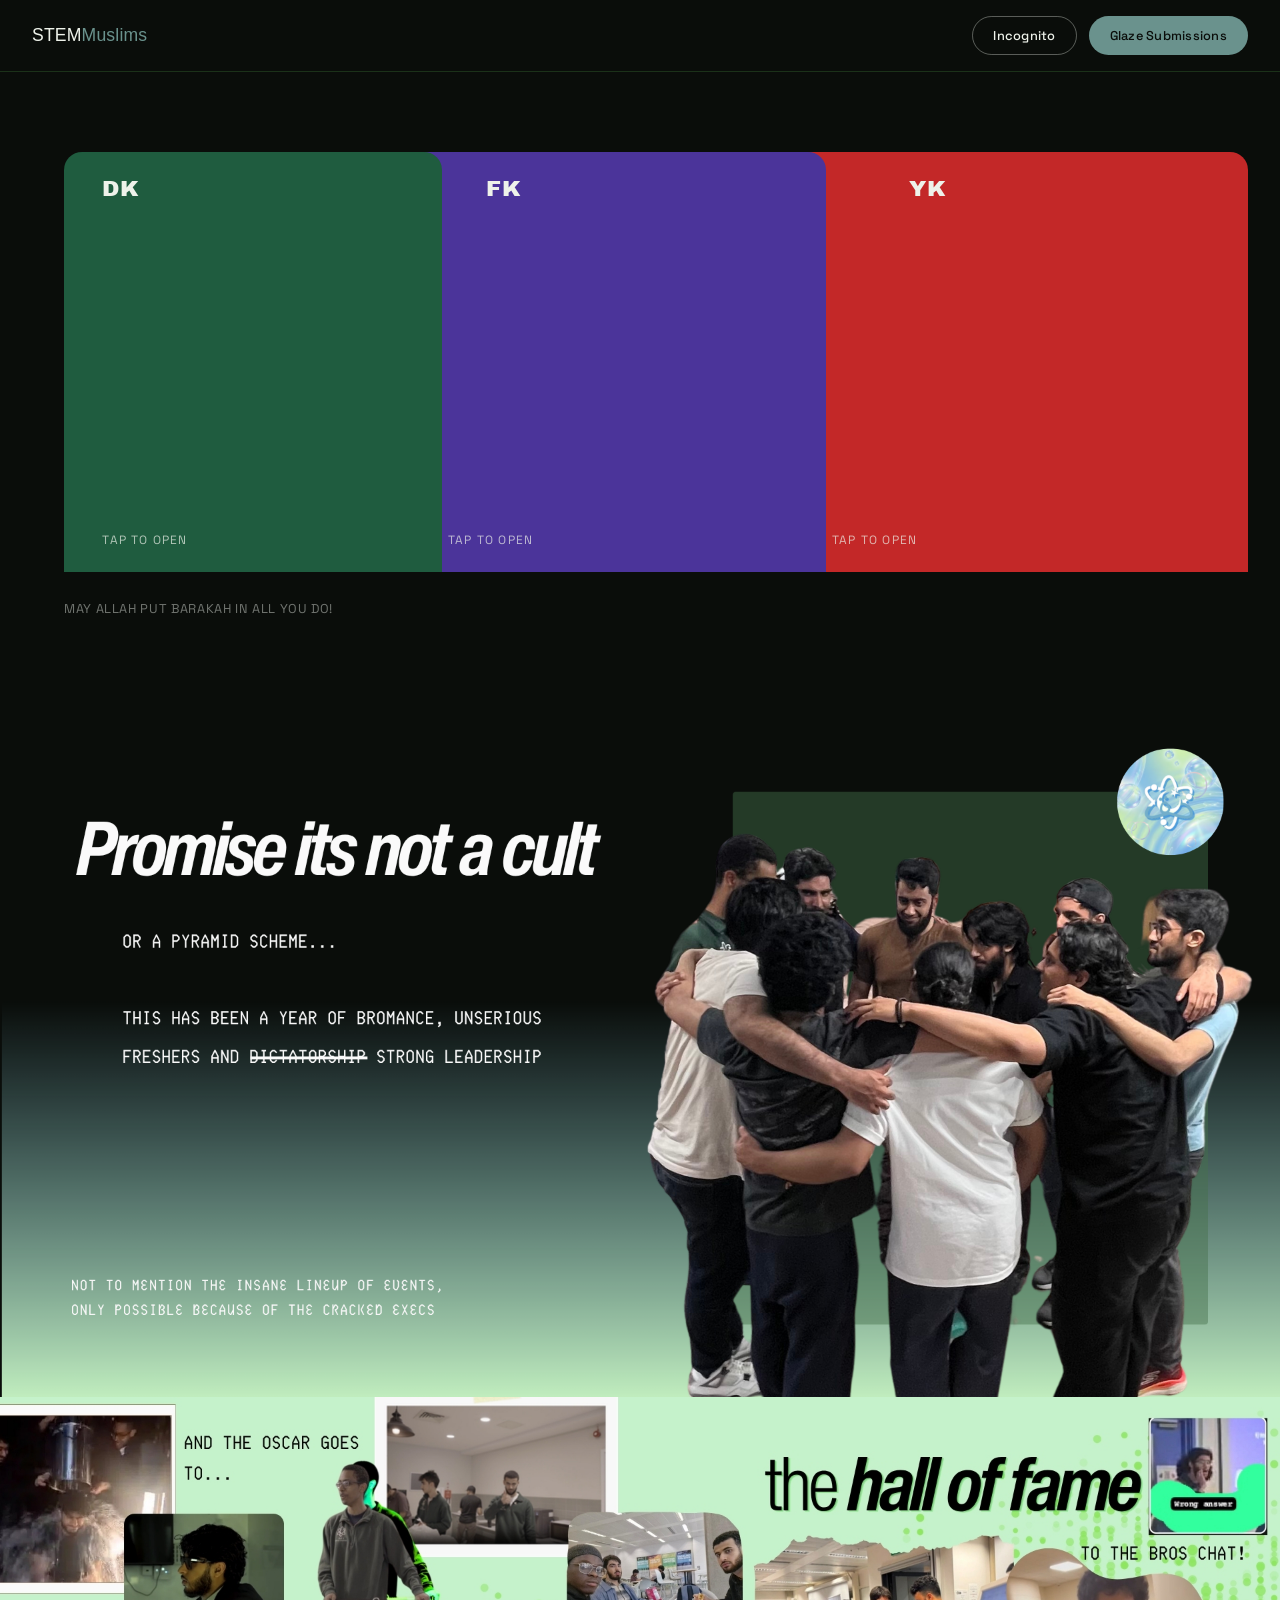
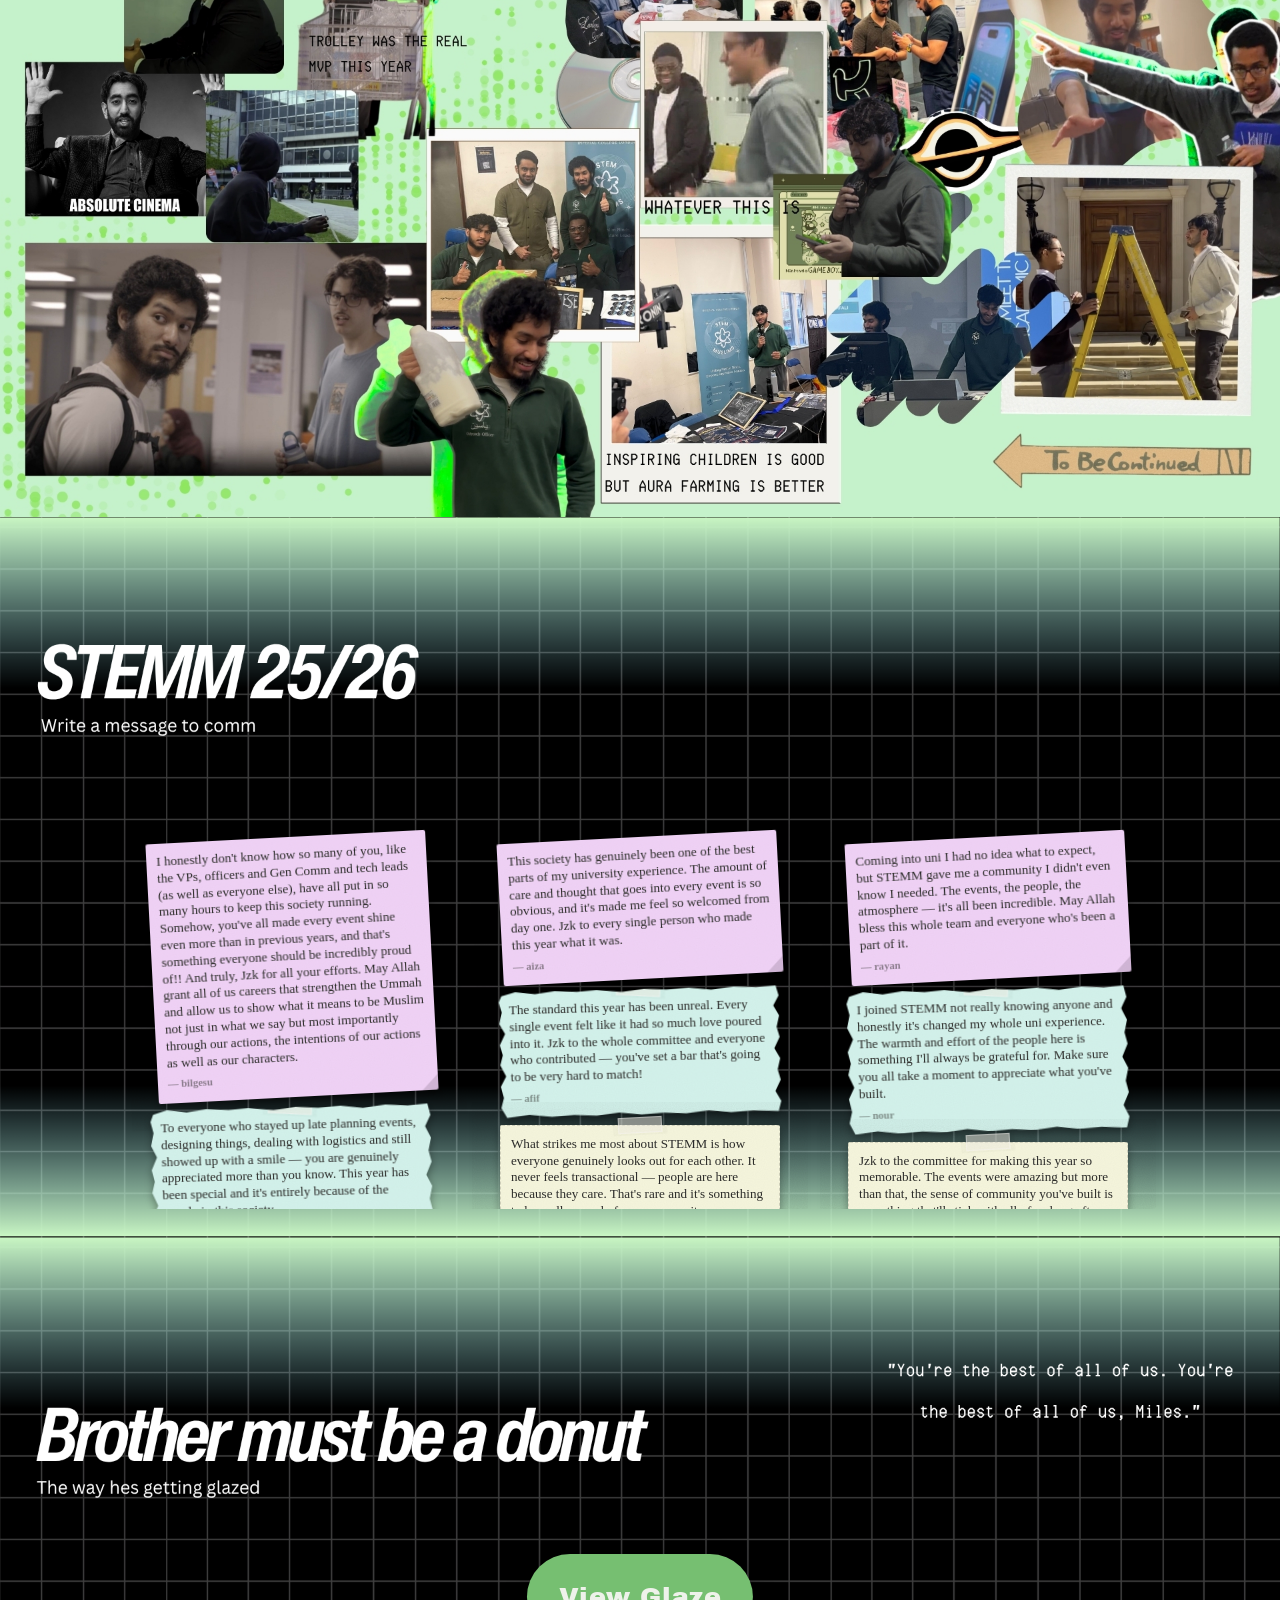
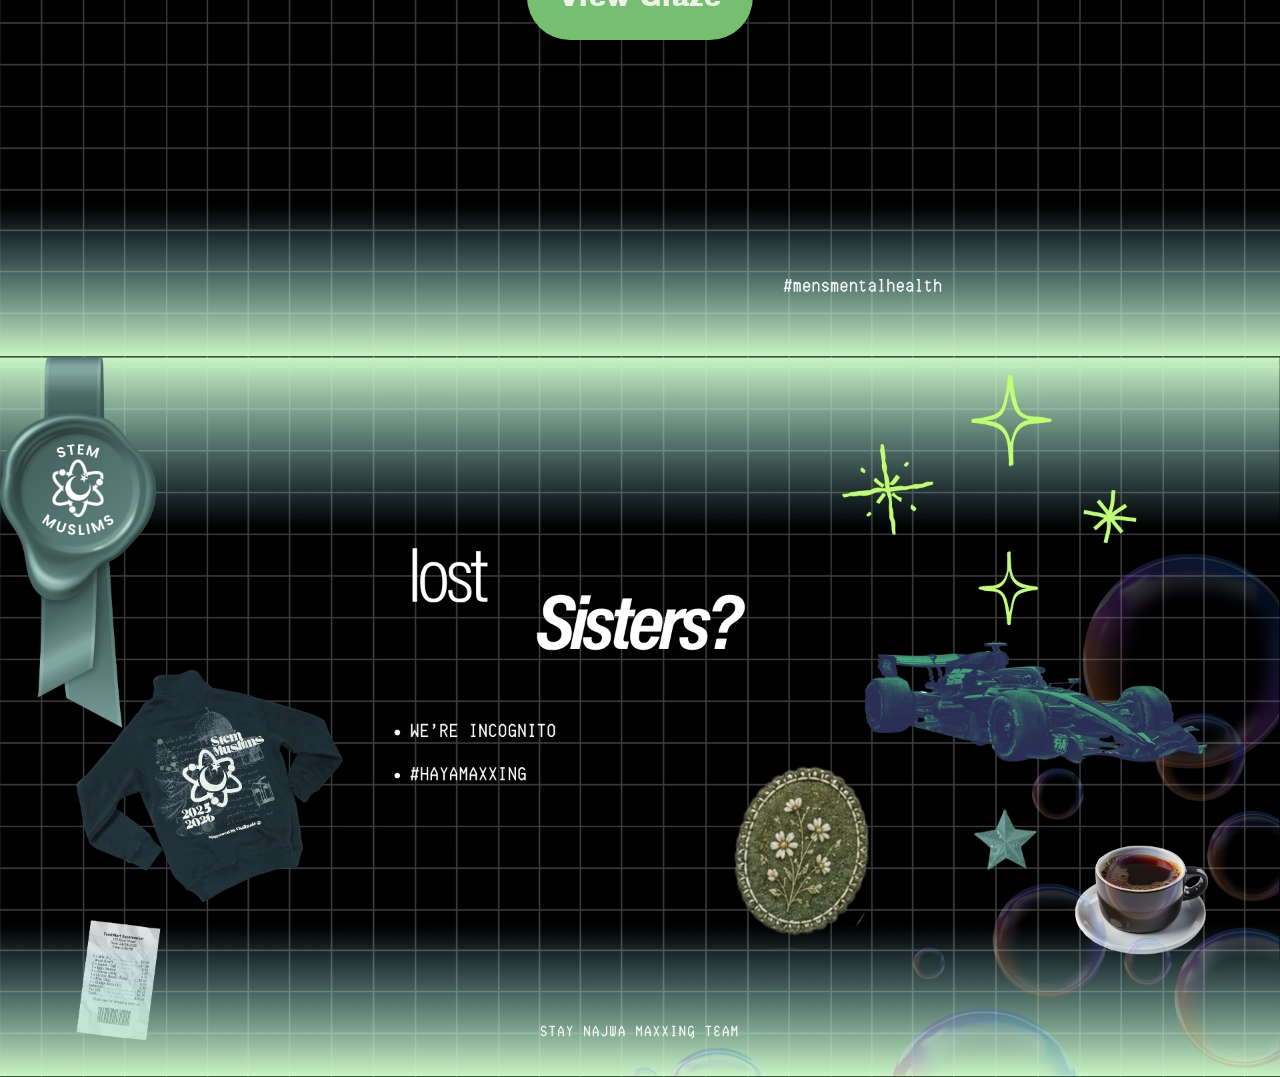
==== commit 77580880: "Idk" ====
--- a/index.html
+++ b/index.html
@@ -11,7 +11,7 @@
   <header class="banner">
     <a href="/"><div class="logo">STEM<span>Muslims</span></div></a>
     <div class="banner-buttons">
-      <a href="sisters.html" class="chip-btn ghost">Incognito</a>
+      <a href="incognito.html" class="chip-btn ghost">Incognito</a>
       <a href="submit.html" class="chip-btn primary">Glaze Submissions</a>
     </div>
   </header>
@@ -35,7 +35,7 @@
   </section>
 
 
-    <section class="section">
+    <section class="section section-intro-note">
       <img src="images/section-1.png" alt="">
     </section>
 
--- a/style.css
+++ b/style.css
@@ -196,6 +196,19 @@
   height:auto;   /* section flexes to match each image's natural aspect ratio */
 }
 
+@media (max-width: 430px){
+  .section-intro-note img{
+    width: 82%;
+    margin: 0 auto;
+  }
+}
+
+@media (max-width: 390px){
+  .section-intro-note img{
+    width: 76%;
+  }
+}
+
 .section::after{
   content:"";
   position:absolute;
@@ -217,7 +230,7 @@
   right: 0;
   height: 100%;
   overflow: hidden;
-  padding: clamp(140px, 15vw, 210px) clamp(12px, 2.5vw, 24px) clamp(16px, 2.5vw, 28px);
+  padding: clamp(230px, 24vw, 360px) clamp(12px, 2.5vw, 24px) clamp(16px, 2.5vw, 28px);
   display: flex;
   align-items: stretch;
 }
@@ -263,6 +276,60 @@
   object-fit: contain;
 }
 
+@media (max-width: 900px){
+  #general-cards{
+    padding-top: clamp(150px, 20vw, 240px);
+  }
+}
+
+@media (max-width: 430px){
+  #general-cards{
+    padding: clamp(110px, 16vw, 160px) 8px 10px;
+  }
+
+  #general-cards .aw-board{
+    padding: 0.35rem 0.25rem 0.55rem;
+    gap: 0.55rem 0.45rem;
+  }
+
+  #general-cards .aw-note-wrap{
+    width: min(170px, 86%);
+  }
+
+  #general-cards .aw-note{
+    min-height: 44px;
+    max-height: 72px;
+    overflow: hidden;
+    padding: 8px 8px 9px;
+    font-size: 0.69rem;
+    line-height: 1.2;
+  }
+
+  #general-cards .aw-note-from{
+    margin-top: 4px;
+    font-size: 0.57rem;
+  }
+
+  #general-cards .aw-asset-frame img{
+    max-height: 84px;
+  }
+}
+
+@media (max-width: 390px){
+  #general-cards .aw-note-wrap{
+    width: min(150px, 84%);
+  }
+
+  #general-cards .aw-note{
+    max-height: 64px;
+    font-size: 0.64rem;
+  }
+
+  #general-cards .aw-asset-frame img{
+    max-height: 72px;
+  }
+}
+
 .general-lightbox{
   position: fixed;
   inset: 0;
@@ -271,7 +338,9 @@
 }
 
 .general-lightbox.open{
-  display: block;
+  display: flex;
+  align-items: center;
+  justify-content: center;
 }
 
 .general-lightbox-backdrop{
@@ -285,7 +354,7 @@
   position: relative;
   width: min(640px, calc(100% - 24px));
   max-height: calc(100vh - 36px);
-  margin: 18px auto;
+  margin: 0;
   overflow: auto;
   border-radius: 10px;
   padding: 16px 18px 18px;
@@ -365,6 +434,28 @@
     height: 74px;
     font-size: clamp(1rem, 5vw, 1.25rem);
     padding: 0.75rem 1.4rem;
+    top: 56%;
+  }
+}
+
+@media (max-width: 430px){
+  .donut-submit-btn{
+    min-width: 124px;
+    height: 52px;
+    font-size: 0.82rem;
+    padding: 0.45rem 0.82rem;
+    border-radius: 24px;
+    top: 59%;
+  }
+}
+
+@media (max-width: 390px){
+  .donut-submit-btn{
+    min-width: 112px;
+    height: 46px;
+    font-size: 0.75rem;
+    padding: 0.38rem 0.7rem;
+    top: 61%;
   }
 }
 
@@ -486,6 +577,34 @@
   }
 }
 
+@media (max-width:430px){
+  .banner{
+    padding: 0 8px;
+  }
+
+  .banner .logo{
+    font-size: 0.94rem;
+  }
+
+  .banner-buttons{
+    gap: 6px;
+  }
+
+  .chip-btn{
+    padding: 5px 8px;
+    font-size: 0.58rem;
+    letter-spacing: 0;
+    white-space: nowrap;
+  }
+}
+
+@media (max-width:390px){
+  .chip-btn{
+    padding: 5px 7px;
+    font-size: 0.54rem;
+  }
+}
+
 .board {
   padding-bottom: 50px;
 }
